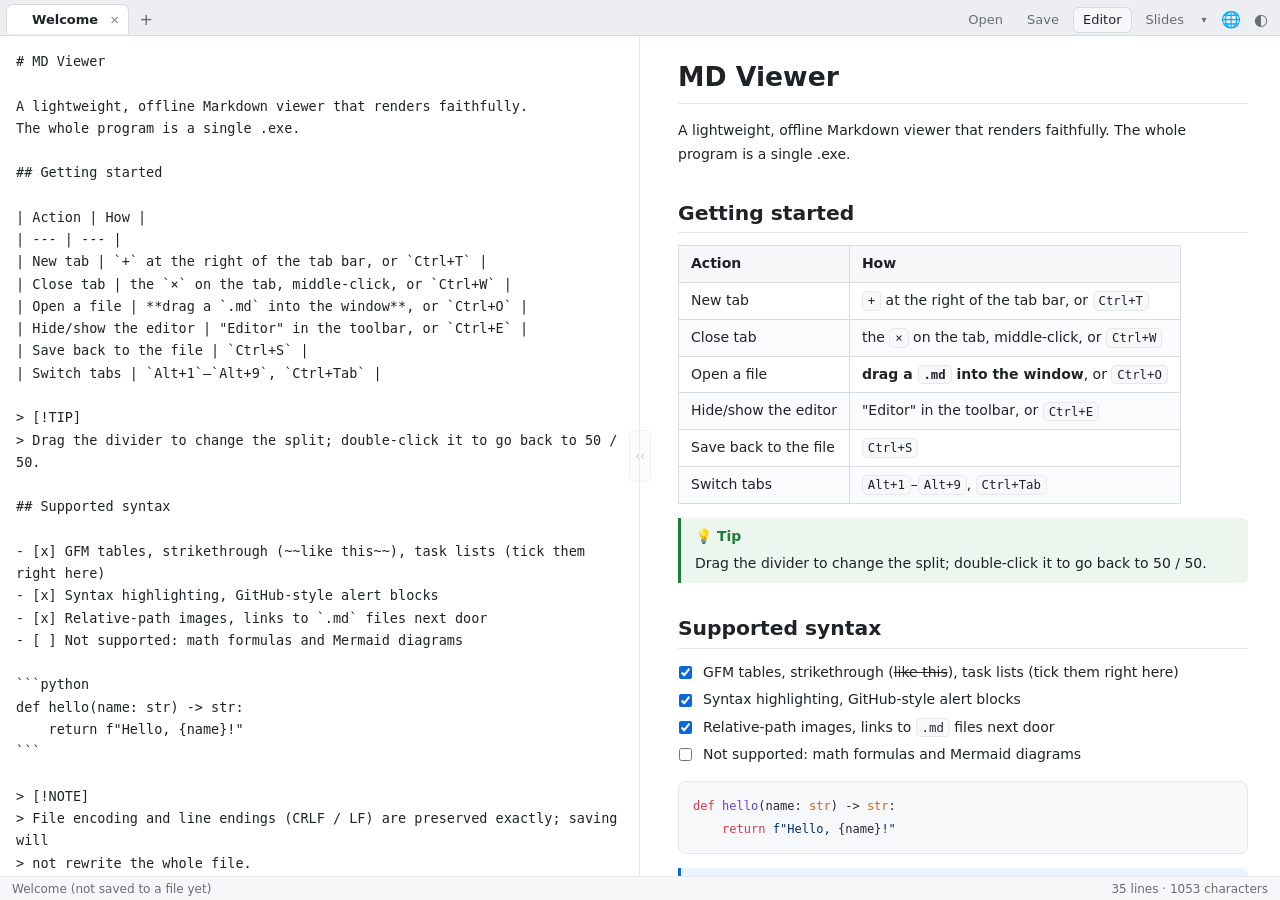
==== src/web/index.html @ 59a8b6a0 "Initial public release MD Viewer is a single-executable Markdown viewer/editor for Windows: WinForms" ====
<!DOCTYPE html>
<html lang="en" data-theme="auto">
<head>
<meta charset="utf-8">
<meta name="viewport" content="width=device-width, initial-scale=1">
<title>MD Viewer</title>
<link rel="stylesheet" href="style.css">
</head>
<body>

<!-- Visible strings carry data-i18n* attributes and are filled in by applyStaticText()
     in app.js; see the I18N table there. -->
<div id="tabbar">
  <div id="tabs"></div>
  <button id="new-tab" class="icon-btn" data-i18n-title="toolbar.newTab">+</button>
  <div class="spacer"></div>
  <button id="btn-open" class="tool-btn" data-i18n="toolbar.open" data-i18n-title="toolbar.openTitle"></button>
  <button id="btn-save" class="tool-btn" data-i18n="toolbar.save" data-i18n-title="toolbar.saveTitle"></button>
  <button id="btn-toggle-editor" class="tool-btn" data-i18n="toolbar.editor" data-i18n-title="toolbar.editorTitle"></button>
  <div id="slides-wrap">
    <button id="btn-slides" class="tool-btn" data-i18n="toolbar.slides" data-i18n-title="toolbar.slidesTitle"></button>
    <button id="btn-slides-more" class="tool-btn caret" data-i18n-title="toolbar.slidesMore">▾</button>
    <div id="slides-menu" hidden>
      <button class="menu-item" data-act="preview" type="button" data-i18n="menu.preview"></button>
      <button class="menu-item" data-act="export" type="button" data-i18n="menu.export"></button>
    </div>
  </div>
  <div id="lang-wrap">
    <button id="btn-lang" class="icon-btn" data-i18n-title="toolbar.lang">🌐</button>
    <div id="lang-menu" hidden></div>
  </div>
  <div id="theme-wrap">
    <button id="btn-theme" class="icon-btn" data-i18n-title="toolbar.theme">◐</button>
    <div id="theme-menu" hidden></div>
  </div>
</div>

<div id="panes"></div>

<div id="statusbar">
  <span id="st-name">—</span>
  <span class="spacer"></span>
  <span id="st-info"></span>
</div>

<input type="file" id="file-input" accept=".md,.markdown,.mdown,.mkd,.txt" multiple hidden>

<div id="ext-dialog" hidden>
  <div class="dialog-box" role="dialog" aria-modal="true" aria-labelledby="ext-title">
    <div class="dialog-title" id="ext-title" data-i18n="dialog.title"></div>
    <div class="dialog-body" id="ext-body"></div>
    <div class="dialog-warn" id="ext-warn" data-i18n="dialog.warn" hidden></div>
    <div class="dialog-actions">
      <button id="ext-keep" class="tool-btn" data-i18n="dialog.keep"></button>
      <button id="ext-reload" class="tool-btn primary" data-i18n="dialog.reload"></button>
    </div>
  </div>
</div>

<template id="pane-tpl">
  <div class="pane">
    <div class="editor-wrap">
      <textarea class="editor" spellcheck="false" data-i18n-placeholder="editor.placeholder"></textarea>
    </div>
    <div class="divider" data-i18n-title="divider.title"></div>
    <button class="editor-toggle" type="button"></button>
    <div class="preview-wrap">
      <article class="preview markdown-body"></article>
    </div>
    <div class="dropzone">
      <div class="dropzone-inner">
        <div class="dz-icon">⬇</div>
        <div class="dz-title" data-i18n="dropzone.title"></div>
        <div class="dz-sub"><span data-i18n="dropzone.subPre"></span><button class="dz-open" data-i18n="dropzone.button"></button><span data-i18n="dropzone.subPost"></span></div>
      </div>
    </div>
  </div>
</template>

<template id="slides-pane-tpl">
  <div class="pane pane-slides">
    <iframe class="slides-frame" data-i18n-title="toolbar.slides"></iframe>
  </div>
</template>

<script src="vendor/marked.min.js"></script>
<script src="vendor/purify.min.js"></script>
<script src="vendor/highlight.min.js"></script>
<script src="app.js"></script>
</body>
</html>
---- src/web/style.css ----
/* ---------- Theme variables ----------
   Every colour rule keys off data-skin: the resolved theme, never 'auto'.
   data-theme is the raw user choice (which may be 'auto') and is only used to tick
   the menu; data-dark serves the few rules that need light/dark (GFM alert colours).
   --hl-* are the syntax-highlighting token colours; see the block at the bottom. */
:root {
  --font-ui: "Segoe UI", "Microsoft JhengHei UI", "Noto Sans TC", system-ui, sans-serif;
  --font-mono: "Cascadia Mono", Consolas, "SF Mono", "Noto Sans Mono CJK TC", monospace;
}

/* GitHub Light (default) */
:root, :root[data-skin="github-light"] {
  --bg: #ffffff;
  --bg-alt: #f6f7f9;
  --bg-tab: #eceef1;
  --border: #d7dae0;
  --border-soft: #e6e8ec;
  --fg: #1f2328;
  --fg-dim: #656d76;
  --accent: #0969da;
  --danger: #cf222e;
  --code-bg: #f6f8fa;
  --mark: #fff8c5;

  --hl-fg: #24292e;
  --hl-keyword: #d73a49;
  --hl-title: #6f42c1;
  --hl-attr: #005cc5;
  --hl-string: #032f62;
  --hl-builtin: #e36209;
  --hl-comment: #6a737d;
  --hl-name: #22863a;
  --hl-section: #005cc5;
  --hl-bullet: #735c0f;
  --hl-add: #22863a;   --hl-add-bg: #f0fff4;
  --hl-del: #b31d28;   --hl-del-bg: #ffeef0;
}

/* GitHub Dark */
:root[data-skin="github-dark"] {
  --bg: #0d1117;
  --bg-alt: #161b22;
  --bg-tab: #10161e;
  --border: #30363d;
  --border-soft: #21262d;
  --fg: #e6edf3;
  --fg-dim: #8b949e;
  --accent: #4493f8;
  --danger: #f85149;
  --code-bg: #161b22;
  --mark: #4a3f00;

  --hl-fg: #c9d1d9;
  --hl-keyword: #ff7b72;
  --hl-title: #d2a8ff;
  --hl-attr: #79c0ff;
  --hl-string: #a5d6ff;
  --hl-builtin: #ffa657;
  --hl-comment: #8b949e;
  --hl-name: #7ee787;
  --hl-section: #1f6feb;
  --hl-bullet: #f2cc60;
  --hl-add: #aff5b4;   --hl-add-bg: #033a16;
  --hl-del: #ffdcd7;   --hl-del-bg: #67060c;
}

/* Solarized Light (Ethan Schoonover's palette) */
:root[data-skin="solarized-light"] {
  --bg: #fdf6e3;
  --bg-alt: #eee8d5;
  --bg-tab: #e6dfc8;
  --border: #ddd6c1;
  --border-soft: #eae3cf;
  --fg: #586e75;
  --fg-dim: #93a1a1;
  --accent: #268bd2;
  --danger: #dc322f;
  --code-bg: #eee8d5;
  --mark: #f2e6b0;

  --hl-fg: #657b83;
  --hl-keyword: #859900;
  --hl-title: #268bd2;
  --hl-attr: #b58900;
  --hl-string: #2aa198;
  --hl-builtin: #dc322f;
  --hl-comment: #93a1a1;
  --hl-name: #268bd2;
  --hl-section: #268bd2;
  --hl-bullet: #cb4b16;
  --hl-add: #859900;   --hl-add-bg: #eaeed3;
  --hl-del: #dc322f;   --hl-del-bg: #f7e0da;
}

/* Solarized Dark */
:root[data-skin="solarized-dark"] {
  --bg: #002b36;
  --bg-alt: #073642;
  --bg-tab: #00212b;
  --border: #17505d;
  --border-soft: #0b3e4b;
  --fg: #93a1a1;
  --fg-dim: #657b83;
  --accent: #268bd2;
  --danger: #dc322f;
  --code-bg: #073642;
  --mark: #5a5320;

  --hl-fg: #93a1a1;
  --hl-keyword: #859900;
  --hl-title: #268bd2;
  --hl-attr: #b58900;
  --hl-string: #2aa198;
  --hl-builtin: #dc322f;
  --hl-comment: #586e75;
  --hl-name: #268bd2;
  --hl-section: #268bd2;
  --hl-bullet: #cb4b16;
  --hl-add: #859900;   --hl-add-bg: #0a3b2a;
  --hl-del: #dc322f;   --hl-del-bg: #45161a;
}

/* Nord (nord0-nord15) */
:root[data-skin="nord"] {
  --bg: #2e3440;
  --bg-alt: #3b4252;
  --bg-tab: #272c36;
  --border: #4c566a;
  --border-soft: #3b4252;
  --fg: #e5e9f0;
  --fg-dim: #9aa4b8;
  --accent: #88c0d0;
  --danger: #bf616a;
  --code-bg: #3b4252;
  --mark: #5a5333;

  --hl-fg: #d8dee9;
  --hl-keyword: #81a1c1;
  --hl-title: #88c0d0;
  --hl-attr: #b48ead;
  --hl-string: #a3be8c;
  --hl-builtin: #8fbcbb;
  --hl-comment: #616e88;
  --hl-name: #88c0d0;
  --hl-section: #88c0d0;
  --hl-bullet: #d08770;
  --hl-add: #a3be8c;   --hl-add-bg: #33402f;
  --hl-del: #bf616a;   --hl-del-bg: #42292d;
}

/* Dracula */
:root[data-skin="dracula"] {
  --bg: #282a36;
  --bg-alt: #343746;
  --bg-tab: #21222c;
  --border: #44475a;
  --border-soft: #343746;
  --fg: #f8f8f2;
  --fg-dim: #a0a6c4;
  --accent: #bd93f9;
  --danger: #ff5555;
  --code-bg: #21222c;
  --mark: #5f5d2c;

  --hl-fg: #f8f8f2;
  --hl-keyword: #ff79c6;
  --hl-title: #50fa7b;
  --hl-attr: #bd93f9;
  --hl-string: #f1fa8c;
  --hl-builtin: #8be9fd;
  --hl-comment: #6272a4;
  --hl-name: #ff79c6;
  --hl-section: #50fa7b;
  --hl-bullet: #ffb86c;
  --hl-add: #50fa7b;   --hl-add-bg: #2c3d31;
  --hl-del: #ff5555;   --hl-del-bg: #40282c;
}

/* One Dark (Atom) */
:root[data-skin="one-dark"] {
  --bg: #282c34;
  --bg-alt: #2f343f;
  --bg-tab: #21252b;
  --border: #3e4451;
  --border-soft: #2f343f;
  --fg: #d7dae0;
  --fg-dim: #8b92a2;
  --accent: #61afef;
  --danger: #e06c75;
  --code-bg: #21252b;
  --mark: #5b5326;

  --hl-fg: #abb2bf;
  --hl-keyword: #c678dd;
  --hl-title: #61afef;
  --hl-attr: #d19a66;
  --hl-string: #98c379;
  --hl-builtin: #e6c07b;
  --hl-comment: #5c6370;
  --hl-name: #e06c75;
  --hl-section: #61afef;
  --hl-bullet: #d19a66;
  --hl-add: #98c379;   --hl-add-bg: #2c3a2e;
  --hl-del: #e06c75;   --hl-del-bg: #3d2b2e;
}

/* Gruvbox Dark (morhetz) */
:root[data-skin="gruvbox-dark"] {
  --bg: #282828;
  --bg-alt: #3c3836;
  --bg-tab: #1d2021;
  --border: #504945;
  --border-soft: #3c3836;
  --fg: #ebdbb2;
  --fg-dim: #a89984;
  --accent: #83a598;
  --danger: #fb4934;
  --code-bg: #1d2021;
  --mark: #665c1e;

  --hl-fg: #ebdbb2;
  --hl-keyword: #fb4934;
  --hl-title: #fabd2f;
  --hl-attr: #d3869b;
  --hl-string: #b8bb26;
  --hl-builtin: #fe8019;
  --hl-comment: #928374;
  --hl-name: #8ec07c;
  --hl-section: #fabd2f;
  --hl-bullet: #fe8019;
  --hl-add: #b8bb26;   --hl-add-bg: #34381b;
  --hl-del: #fb4934;   --hl-del-bg: #42201d;
}

* { box-sizing: border-box; }
html, body { height: 100%; }
body {
  margin: 0;
  display: flex;
  flex-direction: column;
  font-family: var(--font-ui);
  font-size: 14px;
  color: var(--fg);
  background: var(--bg);
  overflow: hidden;
}
.spacer { flex: 1 1 auto; }

/* ---------- Tab bar ---------- */
#tabbar {
  display: flex;
  align-items: stretch;
  gap: 4px;
  padding: 4px 6px 0;
  background: var(--bg-tab);
  border-bottom: 1px solid var(--border);
  flex: 0 0 auto;
  min-height: 36px;
}
#tabs {
  display: flex;
  align-items: stretch;
  gap: 2px;
  overflow-x: auto;
  scrollbar-width: none;
  max-width: calc(100% - 348px);   /* leave room for the toolbar, including the slides caret */
}
#tabs::-webkit-scrollbar { height: 0; }

.tab {
  display: flex;
  align-items: center;
  gap: 6px;
  padding: 0 6px 0 12px;
  height: 30px;
  max-width: 220px;
  border: 1px solid transparent;
  border-bottom: none;
  border-radius: 7px 7px 0 0;
  background: transparent;
  color: var(--fg-dim);
  cursor: pointer;
  user-select: none;
  white-space: nowrap;
  font-size: 13px;
}
.tab:hover { background: color-mix(in srgb, var(--bg) 55%, transparent); }
.tab.active {
  background: var(--bg);
  border-color: var(--border);
  color: var(--fg);
  font-weight: 600;
}
.tab .title {
  overflow: hidden;
  text-overflow: ellipsis;
  max-width: 160px;
}
.tab.kind-slides .title::before { content: '▷ '; color: var(--accent); }
.tab .dot {
  width: 7px; height: 7px; border-radius: 50%;
  background: var(--accent);
  flex: 0 0 auto;
  visibility: hidden;
}
.tab.dirty .dot { visibility: visible; }
.tab .close {
  border: 0;
  background: transparent;
  color: inherit;
  font-size: 15px;
  line-height: 1;
  width: 18px; height: 18px;
  border-radius: 4px;
  cursor: pointer;
  flex: 0 0 auto;
  opacity: .55;
}
.tab .close:hover { background: color-mix(in srgb, var(--danger) 22%, transparent); color: var(--danger); opacity: 1; }
.tab.drop-target { outline: 2px dashed var(--accent); outline-offset: -2px; }

/* ---------- Buttons ---------- */
.icon-btn, .tool-btn {
  align-self: center;
  border: 1px solid transparent;
  background: transparent;
  color: var(--fg-dim);
  border-radius: 6px;
  cursor: pointer;
  font-family: inherit;
  font-size: 13px;
  padding: 4px 9px;
  height: 26px;
}
.icon-btn { width: 26px; padding: 0; font-size: 16px; line-height: 1; }
.icon-btn:hover, .tool-btn:hover { background: var(--bg-alt); border-color: var(--border); color: var(--fg); }
.tool-btn.on { background: var(--bg-alt); border-color: var(--border); color: var(--fg); }

/* ---------- Panes ---------- */
#panes { flex: 1 1 auto; position: relative; overflow: hidden; }
.pane {
  position: absolute;
  inset: 0;
  display: flex;
  background: var(--bg);
}
.pane[hidden] { display: none; }

.editor-wrap {
  flex: 0 0 auto;
  width: 50%;
  min-width: 0;
  display: flex;
  border-right: 1px solid var(--border-soft);
}
.pane.no-editor .editor-wrap,
.pane.no-editor .divider { display: none; }
.pane.no-preview .preview-wrap { display: none; }
.pane.no-preview .editor-wrap { flex: 1 1 auto; width: auto !important; border-right: 0; }
.pane.no-preview .divider { display: none; }

/* Slide tabs hand the whole pane to an iframe running exactly the runtime the export ships */
.pane-slides { display: block; }
.slides-frame {
  display: block;
  width: 100%;
  height: 100%;
  border: 0;
  background: var(--bg);
}

.editor {
  flex: 1 1 auto;
  width: 100%;
  border: 0;
  outline: none;
  resize: none;
  padding: 14px 16px;
  background: var(--bg);
  color: var(--fg);
  font-family: var(--font-mono);
  font-size: 13.5px;
  line-height: 1.65;
  tab-size: 4;
  white-space: pre-wrap;
  overflow-wrap: break-word;
}

.divider {
  flex: 0 0 6px;
  cursor: col-resize;
  background: transparent;
  position: relative;
}
.divider::after {
  content: "";
  position: absolute;
  inset: 0 2px;
  background: transparent;
}
.divider:hover::after, .divider.dragging::after { background: var(--accent); }

.preview-wrap {
  flex: 1 1 auto;
  min-width: 0;
  overflow: auto;
  background: var(--bg);
}
.preview {
  max-width: 900px;
  margin: 0 auto;
  padding: 24px 32px 96px;
}

/* ---------- Floating editor-collapse button ---------- */
.editor-toggle {
  position: absolute;
  top: 50%;
  transform: translateY(-50%);
  z-index: 6;
  width: 22px;
  height: 52px;
  padding: 0;
  border: 1px solid var(--border);
  border-radius: 6px;
  background: var(--bg-alt);
  color: var(--fg-dim);
  font-family: var(--font-ui);
  font-size: 12px;
  line-height: 1;
  cursor: pointer;
  opacity: .38;
  transition: opacity .15s, background .15s, color .15s;
}
.pane:hover .editor-toggle { opacity: .8; }
.editor-toggle:hover {
  opacity: 1;
  background: var(--bg);
  color: var(--accent);
  border-color: var(--accent);
}
.pane.no-editor .editor-toggle { border-left-color: transparent; border-radius: 0 6px 6px 0; }

/* ---------- Drop zone ---------- */
/* On a blank tab this covers only the preview side (left is set by applyRatio) so the
   editor stays clickable and typable; the full-pane highlight returns while dragging. */
.dropzone {
  position: absolute;
  inset: 0;
  left: 0;
  display: none;
  align-items: center;
  justify-content: center;
  background: var(--bg);
  z-index: 5;
}
.pane.empty .dropzone { display: flex; }
.pane.dragover .dropzone {
  display: flex;
  left: 0 !important;
  background: color-mix(in srgb, var(--accent) 10%, var(--bg));
}
.dropzone-inner {
  text-align: center;
  color: var(--fg-dim);
  border: 2px dashed var(--border);
  border-radius: 14px;
  padding: 42px 60px;
  max-width: calc(100% - 32px);
  pointer-events: auto;
}
.pane.dragover .dropzone-inner { border-color: var(--accent); color: var(--accent); }
.dz-icon { font-size: 34px; opacity: .6; }
.dz-title { font-size: 15px; margin-top: 8px; color: var(--fg); }
.dz-sub { margin-top: 6px; font-size: 13px; }
.dz-open {
  border: 1px solid var(--border);
  background: var(--bg-alt);
  color: var(--fg);
  border-radius: 6px;
  padding: 3px 10px;
  cursor: pointer;
  font-family: inherit;
  font-size: 13px;
}
.dz-open:hover { border-color: var(--accent); color: var(--accent); }

/* ---------- Dropdown menus (theme / language / slides share one look) ---------- */
#theme-wrap, #lang-wrap, #slides-wrap { position: relative; display: flex; }
#theme-menu, #lang-menu, #slides-menu {
  position: absolute;
  top: calc(100% + 6px);
  right: 0;
  z-index: 40;
  min-width: 178px;
  padding: 4px;
  background: var(--bg-alt);
  border: 1px solid var(--border);
  border-radius: 10px;
  box-shadow: 0 12px 32px rgba(0, 0, 0, .35);
}
#theme-menu[hidden], #lang-menu[hidden], #slides-menu[hidden] { display: none; }
#lang-menu { min-width: 148px; }
.theme-item, .lang-item, .menu-item {
  display: flex;
  align-items: center;
  gap: 8px;
  width: 100%;
  padding: 6px 8px;
  border: 0;
  border-radius: 6px;
  background: none;
  color: var(--fg);
  font-family: inherit;
  font-size: 13px;
  text-align: left;
  cursor: pointer;
}
.theme-item:hover, .lang-item:hover, .menu-item:hover { background: color-mix(in srgb, var(--accent) 14%, transparent); }
.theme-item .sw {
  flex: 0 0 auto;
  width: 14px;
  height: 14px;
  border-radius: 4px;
  border: 1px solid var(--border);
  /* Background on the left half, accent on the right: the theme's mood at a glance. */
  background: linear-gradient(135deg, var(--sw-bg) 0 50%, var(--sw-accent) 50% 100%);
}
.theme-item .name, .lang-item .name { flex: 1 1 auto; }
.theme-item .tick, .lang-item .tick { flex: 0 0 auto; color: var(--accent); visibility: hidden; }
.theme-item.on .tick, .lang-item.on .tick { visibility: visible; }
.theme-item.on .name, .lang-item.on .name { font-weight: 600; }
.theme-sep { height: 1px; margin: 4px 6px; background: var(--border-soft); }

/* The main button and the ▾ sit flush against each other. */
#slides-wrap { gap: 0; }
#btn-slides-more { width: 20px; padding: 0; font-size: 10px; }
#slides-wrap:hover .tool-btn { border-color: var(--border); color: var(--fg); }
#btn-slides-more.on { background: var(--bg-alt); border-color: var(--border); color: var(--fg); }

/* ---------- Dialog (file changed on disk) ---------- */
/* Deliberately not the native confirm(): it blocks the whole WebView synchronously, which stops automated tests dead. */
#ext-dialog {
  position: fixed;
  inset: 0;
  z-index: 50;
  display: flex;
  align-items: center;
  justify-content: center;
  background: rgba(0, 0, 0, .45);
}
#ext-dialog[hidden] { display: none; }
.dialog-box {
  width: min(440px, calc(100vw - 48px));
  background: var(--bg-alt);
  border: 1px solid var(--border);
  border-radius: 12px;
  padding: 20px 22px 16px;
  box-shadow: 0 18px 48px rgba(0, 0, 0, .45);
}
.dialog-title { font-size: 15px; font-weight: 600; color: var(--fg); }
.dialog-body {
  margin-top: 10px;
  font-size: 13px;
  line-height: 1.7;
  color: var(--fg-dim);
  word-break: break-all;
}
.dialog-warn {
  margin-top: 10px;
  font-size: 12.5px;
  line-height: 1.6;
  color: var(--danger);
}
.dialog-warn[hidden] { display: none; }
.dialog-actions {
  margin-top: 18px;
  display: flex;
  justify-content: flex-end;
  gap: 8px;
}
.dialog-actions .tool-btn { height: 28px; padding: 0 12px; }
.tool-btn.primary {
  background: var(--accent);
  border-color: var(--accent);
  color: #fff;
}
.tool-btn.primary:hover { background: var(--accent); border-color: var(--accent); color: #fff; filter: brightness(1.1); }

/* ---------- Status bar ---------- */
#statusbar {
  flex: 0 0 auto;
  display: flex;
  align-items: center;
  gap: 12px;
  height: 24px;
  padding: 0 12px;
  font-size: 12px;
  color: var(--fg-dim);
  background: var(--bg-alt);
  border-top: 1px solid var(--border-soft);
}

/* ---------- Markdown styles ---------- */
.markdown-body { line-height: 1.7; word-wrap: break-word; }
.markdown-body > *:first-child { margin-top: 0; }
.markdown-body h1, .markdown-body h2, .markdown-body h3,
.markdown-body h4, .markdown-body h5, .markdown-body h6 {
  margin: 1.6em 0 .6em;
  font-weight: 600;
  line-height: 1.3;
}
.markdown-body h1 { font-size: 1.9em; padding-bottom: .3em; border-bottom: 1px solid var(--border-soft); }
.markdown-body h2 { font-size: 1.45em; padding-bottom: .3em; border-bottom: 1px solid var(--border-soft); }
.markdown-body h3 { font-size: 1.2em; }
.markdown-body h4 { font-size: 1.05em; }
.markdown-body h5 { font-size: .95em; }
.markdown-body h6 { font-size: .9em; color: var(--fg-dim); }
.markdown-body p, .markdown-body ul, .markdown-body ol,
.markdown-body blockquote, .markdown-body table, .markdown-body pre { margin: 0 0 1em; }
.markdown-body ul, .markdown-body ol { padding-left: 1.9em; }
.markdown-body li + li { margin-top: .25em; }
.markdown-body li > ul, .markdown-body li > ol { margin: .25em 0; }
.markdown-body ul.contains-task-list { padding-left: 1.4em; }
.markdown-body li.task-list-item { list-style: none; }
.markdown-body li.task-list-item > input[type="checkbox"] {
  margin: 0 .5em 0 -1.4em;
  vertical-align: middle;
  cursor: pointer;
  accent-color: var(--accent);
}
.markdown-body a { color: var(--accent); text-decoration: none; }
.markdown-body a:hover { text-decoration: underline; }
.markdown-body strong { font-weight: 650; }
.markdown-body blockquote {
  padding: .2em 1em;
  color: var(--fg-dim);
  border-left: 3px solid var(--border);
}
.markdown-body blockquote > :last-child { margin-bottom: 0; }
.markdown-body hr { height: 1px; border: 0; background: var(--border); margin: 1.8em 0; }
.markdown-body code {
  font-family: var(--font-mono);
  font-size: .88em;
  background: var(--code-bg);
  border: 1px solid var(--border-soft);
  border-radius: 5px;
  padding: .15em .4em;
}
.markdown-body pre {
  background: var(--code-bg);
  border: 1px solid var(--border-soft);
  border-radius: 8px;
  padding: 12px 14px;
  overflow-x: auto;
}
.markdown-body pre code {
  background: none;
  border: 0;
  padding: 0;
  font-size: .86em;
  line-height: 1.55;
  white-space: pre;
}
.markdown-body table {
  border-collapse: collapse;
  display: block;
  overflow-x: auto;
  max-width: 100%;
}
.markdown-body th, .markdown-body td {
  border: 1px solid var(--border);
  padding: 6px 12px;
}
.markdown-body th { background: var(--bg-alt); font-weight: 600; text-align: left; }
.markdown-body th[align="center"], .markdown-body td[align="center"] { text-align: center; }
.markdown-body th[align="right"], .markdown-body td[align="right"] { text-align: right; }
.markdown-body tbody tr:nth-child(2n) { background: color-mix(in srgb, var(--bg-alt) 55%, transparent); }
.markdown-body img { max-width: 100%; }
.markdown-body img.broken-img {
  padding: 4px 8px; border: 1px dashed var(--border);
  border-radius: 6px; color: var(--fg-dim); font-size: 12px;
}
.markdown-body kbd {
  font-family: var(--font-mono); font-size: .8em;
  border: 1px solid var(--border); border-bottom-width: 2px;
  border-radius: 5px; padding: .1em .45em; background: var(--bg-alt);
}
.markdown-body mark { background: var(--mark); color: inherit; }

/* GFM alerts: > [!NOTE] and friends */
.markdown-body .md-alert {
  border-left: 3px solid var(--alert-color, var(--accent));
  color: var(--fg);
  padding: .5em 1em;
  border-radius: 0 6px 6px 0;
  background: color-mix(in srgb, var(--alert-color, var(--accent)) 8%, transparent);
}
.markdown-body .md-alert .md-alert-title {
  font-weight: 650;
  color: var(--alert-color, var(--accent));
  margin-bottom: .25em;
  display: flex; align-items: center; gap: .4em;
}
.md-alert[data-kind="NOTE"]      { --alert-color: #0969da; }
.md-alert[data-kind="TIP"]       { --alert-color: #1a7f37; }
.md-alert[data-kind="IMPORTANT"] { --alert-color: #8250df; }
.md-alert[data-kind="WARNING"]   { --alert-color: #9a6700; }
.md-alert[data-kind="CAUTION"]   { --alert-color: #cf222e; }
/* Dark themes share one brighter alert palette; defining 5 kinds x 8 themes would not scale. */
:root[data-dark="1"] .md-alert[data-kind="NOTE"]      { --alert-color: #4493f8; }
:root[data-dark="1"] .md-alert[data-kind="TIP"]       { --alert-color: #3fb950; }
:root[data-dark="1"] .md-alert[data-kind="IMPORTANT"] { --alert-color: #ab7df8; }
:root[data-dark="1"] .md-alert[data-kind="WARNING"]   { --alert-color: #d29922; }
:root[data-dark="1"] .md-alert[data-kind="CAUTION"]   { --alert-color: #f85149; }

/* ---------- Syntax highlighting ----------
   This used to be vendor's hljs-light/dark stylesheets toggled with <link disabled>,
   which does not scale past two themes. Their token groups were identical apart from
   the colours, so they were merged into this one ruleset driven by --hl-* variables.
   Note: colours only. Layout (padding / display) belongs to .markdown-body pre code
   above; the two have equal specificity and order decides, so duplicating it here
   starts a fight. */
.hljs, .hljs-subst { color: var(--hl-fg); }
.hljs-doctag, .hljs-keyword, .hljs-meta .hljs-keyword, .hljs-template-tag,
.hljs-template-variable, .hljs-type, .hljs-variable.language_ { color: var(--hl-keyword); }
.hljs-title, .hljs-title.class_, .hljs-title.class_.inherited__,
.hljs-title.function_ { color: var(--hl-title); }
.hljs-attr, .hljs-attribute, .hljs-literal, .hljs-meta, .hljs-number, .hljs-operator,
.hljs-selector-attr, .hljs-selector-class, .hljs-selector-id, .hljs-variable { color: var(--hl-attr); }
.hljs-meta .hljs-string, .hljs-regexp, .hljs-string { color: var(--hl-string); }
.hljs-built_in, .hljs-symbol { color: var(--hl-builtin); }
.hljs-code, .hljs-comment, .hljs-formula { color: var(--hl-comment); }
.hljs-name, .hljs-quote, .hljs-selector-pseudo, .hljs-selector-tag { color: var(--hl-name); }
.hljs-section { color: var(--hl-section); font-weight: 700; }
.hljs-bullet { color: var(--hl-bullet); }
.hljs-emphasis { color: var(--hl-fg); font-style: italic; }
.hljs-strong { color: var(--hl-fg); font-weight: 700; }
.hljs-addition { color: var(--hl-add); background-color: var(--hl-add-bg); }
.hljs-deletion { color: var(--hl-del); background-color: var(--hl-del-bg); }

/* Scrollbars */
* { scrollbar-width: thin; scrollbar-color: var(--border) transparent; }
::-webkit-scrollbar { width: 10px; height: 10px; }
::-webkit-scrollbar-thumb { background: var(--border); border-radius: 6px; }
::-webkit-scrollbar-track { background: transparent; }

/* Print */
@media print {
  #tabbar, #statusbar, .editor-wrap, .divider, #ext-dialog { display: none !important; }
  .pane[hidden] { display: none !important; }
  .preview-wrap { overflow: visible; }
  body { overflow: visible; height: auto; }
}
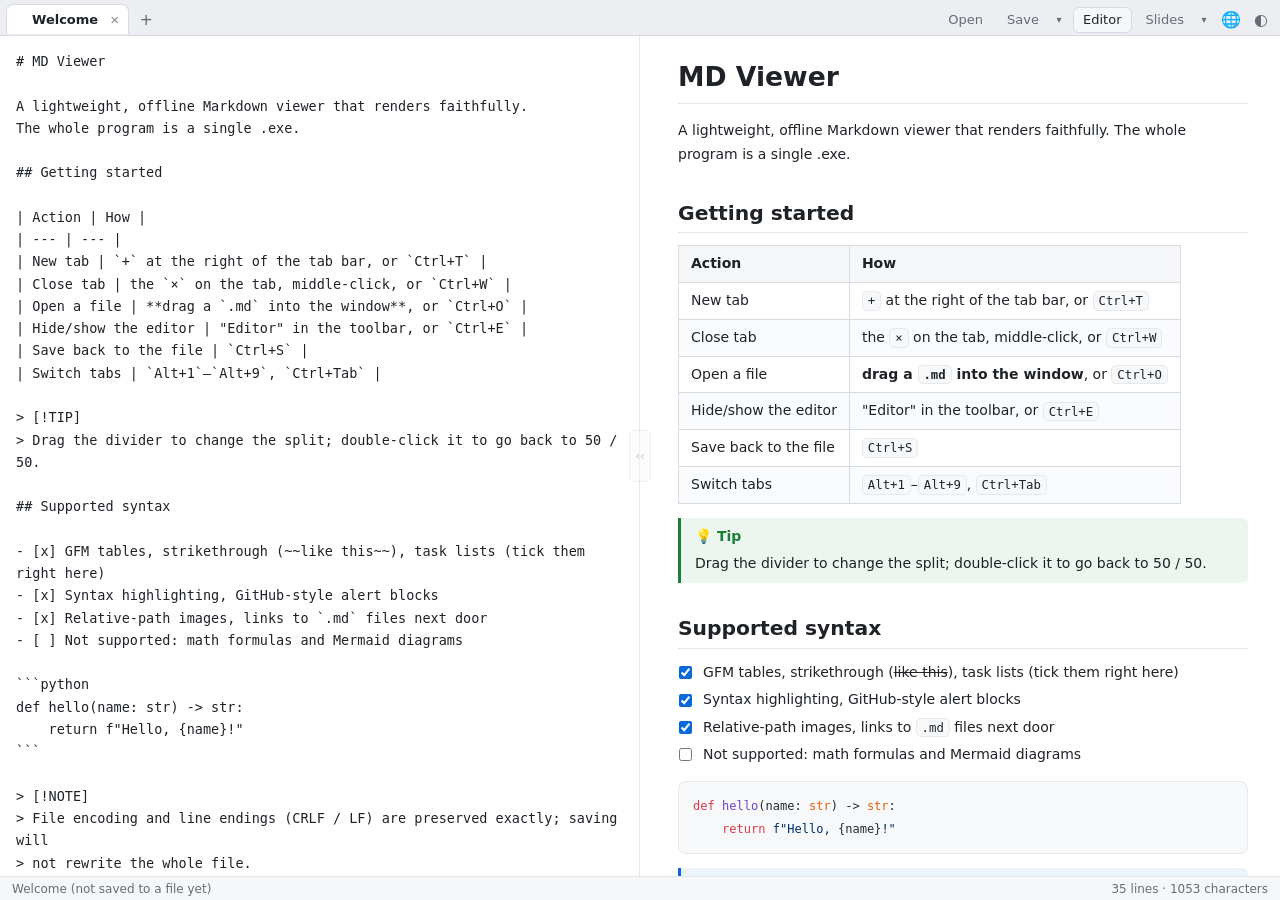
==== commit 82d8259e: "Add "Save as HTML" and "Save as PDF" A document could only leave the app as a slide deck. Both new i" ====
--- a/src/web/index.html
+++ b/src/web/index.html
@@ -15,7 +15,14 @@
   <button id="new-tab" class="icon-btn" data-i18n-title="toolbar.newTab">+</button>
   <div class="spacer"></div>
   <button id="btn-open" class="tool-btn" data-i18n="toolbar.open" data-i18n-title="toolbar.openTitle"></button>
-  <button id="btn-save" class="tool-btn" data-i18n="toolbar.save" data-i18n-title="toolbar.saveTitle"></button>
+  <div id="save-wrap">
+    <button id="btn-save" class="tool-btn" data-i18n="toolbar.save" data-i18n-title="toolbar.saveTitle"></button>
+    <button id="btn-save-more" class="tool-btn caret" data-i18n-title="toolbar.saveMore">▾</button>
+    <div id="save-menu" hidden>
+      <button class="menu-item" data-act="html" type="button" data-i18n="menu.saveHtml"></button>
+      <button class="menu-item" data-act="pdf" type="button" data-i18n="menu.savePdf"></button>
+    </div>
+  </div>
   <button id="btn-toggle-editor" class="tool-btn" data-i18n="toolbar.editor" data-i18n-title="toolbar.editorTitle"></button>
   <div id="slides-wrap">
     <button id="btn-slides" class="tool-btn" data-i18n="toolbar.slides" data-i18n-title="toolbar.slidesTitle"></button>
--- a/src/web/style.css
+++ b/src/web/style.css
@@ -263,7 +263,7 @@
   gap: 2px;
   overflow-x: auto;
   scrollbar-width: none;
-  max-width: calc(100% - 348px);   /* leave room for the toolbar, including the slides caret */
+  max-width: calc(100% - 372px);   /* leave room for the toolbar, including the save caret */
 }
 #tabs::-webkit-scrollbar { height: 0; }
 
@@ -485,9 +485,9 @@
 }
 .dz-open:hover { border-color: var(--accent); color: var(--accent); }
 
-/* ---------- Dropdown menus (theme / language / slides share one look) ---------- */
-#theme-wrap, #lang-wrap, #slides-wrap { position: relative; display: flex; }
-#theme-menu, #lang-menu, #slides-menu {
+/* ---------- Dropdown menus (theme / language / slides / save share one look) ---------- */
+#theme-wrap, #lang-wrap, #slides-wrap, #save-wrap { position: relative; display: flex; }
+#theme-menu, #lang-menu, #slides-menu, #save-menu {
   position: absolute;
   top: calc(100% + 6px);
   right: 0;
@@ -499,7 +499,7 @@
   border-radius: 10px;
   box-shadow: 0 12px 32px rgba(0, 0, 0, .35);
 }
-#theme-menu[hidden], #lang-menu[hidden], #slides-menu[hidden] { display: none; }
+#theme-menu[hidden], #lang-menu[hidden], #slides-menu[hidden], #save-menu[hidden] { display: none; }
 #lang-menu { min-width: 148px; }
 .theme-item, .lang-item, .menu-item {
   display: flex;
@@ -532,11 +532,11 @@
 .theme-item.on .name, .lang-item.on .name { font-weight: 600; }
 .theme-sep { height: 1px; margin: 4px 6px; background: var(--border-soft); }
 
-/* The main button and the ▾ sit flush against each other. */
-#slides-wrap { gap: 0; }
-#btn-slides-more { width: 20px; padding: 0; font-size: 10px; }
-#slides-wrap:hover .tool-btn { border-color: var(--border); color: var(--fg); }
-#btn-slides-more.on { background: var(--bg-alt); border-color: var(--border); color: var(--fg); }
+/* The main button and the ▾ sit flush against each other. (The open state is just
+   .tool-btn.on, defined with the buttons above.) */
+#slides-wrap, #save-wrap { gap: 0; }
+.tool-btn.caret { width: 20px; padding: 0; font-size: 10px; }
+#slides-wrap:hover .tool-btn, #save-wrap:hover .tool-btn { border-color: var(--border); color: var(--fg); }
 
 /* ---------- Dialog (file changed on disk) ---------- */
 /* Deliberately not the native confirm(): it blocks the whole WebView synchronously, which stops automated tests dead. */
@@ -745,10 +745,22 @@
 ::-webkit-scrollbar-thumb { background: var(--border); border-radius: 6px; }
 ::-webkit-scrollbar-track { background: transparent; }
 
-/* Print */
+/* Print — and, through PrintToPdfAsync, "Save as PDF" too.
+   The panes are laid out as absolutely-positioned, overflow-hidden boxes filling the
+   window, which on paper clips everything to the first page. Undo that whole stack here
+   so the document simply flows; app.js drops data-skin for the duration, so the colours
+   are always the light palette. */
 @media print {
-  #tabbar, #statusbar, .editor-wrap, .divider, #ext-dialog { display: none !important; }
+  #tabbar, #statusbar, .editor-wrap, .divider, .editor-toggle, .dropzone,
+  #ext-dialog { display: none !important; }
+  html, body { height: auto; overflow: visible; }
+  body { display: block; }
+  #panes { position: static; overflow: visible; }
+  .pane { position: static; display: block; }
   .pane[hidden] { display: none !important; }
   .preview-wrap { overflow: visible; }
-  body { overflow: visible; height: auto; }
-}
+  .preview { max-width: none; padding: 0; }
+  .markdown-body pre, .markdown-body table,
+  .markdown-body img, .markdown-body blockquote { break-inside: avoid; }
+  .markdown-body h1, .markdown-body h2, .markdown-body h3 { break-after: avoid; }
+}
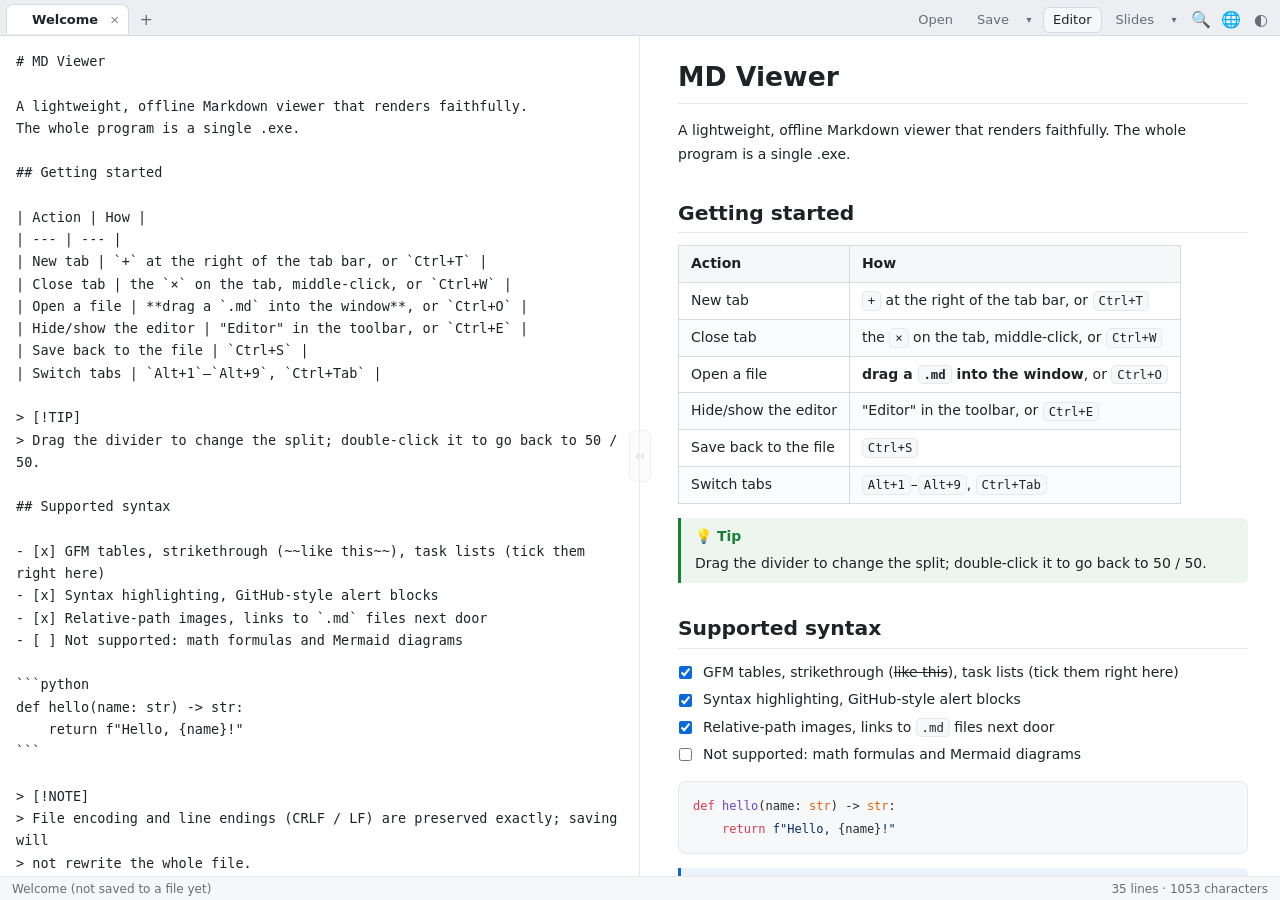
==== commit 3b05bd01: "Add find and replace There was no search at all: AreBrowserAcceleratorKeysEnabled is off, which take" ====
--- a/src/web/index.html
+++ b/src/web/index.html
@@ -32,6 +32,7 @@
       <button class="menu-item" data-act="export" type="button" data-i18n="menu.export"></button>
     </div>
   </div>
+  <button id="btn-find" class="icon-btn" data-i18n-title="toolbar.find">🔍</button>
   <div id="lang-wrap">
     <button id="btn-lang" class="icon-btn" data-i18n-title="toolbar.lang">🌐</button>
     <div id="lang-menu" hidden></div>
@@ -42,7 +43,32 @@
   </div>
 </div>
 
-<div id="panes"></div>
+<div id="panes">
+  <!-- One find bar for the whole window, acting on the active tab — the way a browser does
+       it. Preview matches are drawn with the CSS Custom Highlight API, so nothing in the
+       rendered DOM is touched; source matches are painted on the editor's mirror layer. -->
+  <div id="findbar" hidden>
+    <div class="find-row">
+      <input id="find-input" type="text" spellcheck="false" data-i18n-placeholder="find.placeholder">
+      <span id="find-count"></span>
+      <button id="find-prev" class="icon-btn" type="button" data-i18n-title="find.prev">∧</button>
+      <button id="find-next" class="icon-btn" type="button" data-i18n-title="find.next">∨</button>
+      <button id="find-close" class="icon-btn" type="button" data-i18n-title="find.close">✕</button>
+    </div>
+    <div class="find-row">
+      <div id="find-scope">
+        <button class="seg" type="button" data-scope="source" data-i18n="find.source"></button>
+        <button class="seg" type="button" data-scope="preview" data-i18n="find.preview"></button>
+      </div>
+      <button id="find-case" class="tool-btn" type="button" data-i18n-title="find.case">Aa</button>
+    </div>
+    <div class="find-row" id="find-replace-row" hidden>
+      <input id="replace-input" type="text" spellcheck="false" data-i18n-placeholder="find.replacePlaceholder">
+      <button id="replace-one" class="tool-btn" type="button" data-i18n="find.replaceOne"></button>
+      <button id="replace-all" class="tool-btn" type="button" data-i18n="find.replaceAll"></button>
+    </div>
+  </div>
+</div>
 
 <div id="statusbar">
   <span id="st-name">—</span>
@@ -67,6 +93,11 @@
 <template id="pane-tpl">
   <div class="pane">
     <div class="editor-wrap">
+      <!-- Mirror layer: the same text with the same metrics, sitting under a transparent
+           textarea, so search hits can be painted. A textarea cannot be highlighted any
+           other way — its text is not in the DOM, and Chromium does not even draw its own
+           selection once it loses focus. -->
+      <div class="editor-marks" aria-hidden="true"></div>
       <textarea class="editor" spellcheck="false" data-i18n-placeholder="editor.placeholder"></textarea>
     </div>
     <div class="divider" data-i18n-title="divider.title"></div>
--- a/src/web/style.css
+++ b/src/web/style.css
@@ -257,13 +257,18 @@
   flex: 0 0 auto;
   min-height: 36px;
 }
+/* The tab strip is the only thing in the bar that gives way: it shrinks (and scrolls)
+   while every toolbar button keeps its natural width. This used to be a hard-coded
+   max-width reserving room for the toolbar, which went stale the moment a button was
+   added and left the labels wrapping onto two lines. */
 #tabs {
   display: flex;
   align-items: stretch;
   gap: 2px;
+  flex: 0 1 auto;
+  min-width: 0;
   overflow-x: auto;
   scrollbar-width: none;
-  max-width: calc(100% - 372px);   /* leave room for the toolbar, including the save caret */
 }
 #tabs::-webkit-scrollbar { height: 0; }
 
@@ -273,6 +278,7 @@
   gap: 6px;
   padding: 0 6px 0 12px;
   height: 30px;
+  flex: 0 0 auto;          /* keep their width and let #tabs scroll, rather than squashing */
   max-width: 220px;
   border: 1px solid transparent;
   border-bottom: none;
@@ -322,6 +328,8 @@
 /* ---------- Buttons ---------- */
 .icon-btn, .tool-btn {
   align-self: center;
+  flex: 0 0 auto;
+  white-space: nowrap;
   border: 1px solid transparent;
   background: transparent;
   color: var(--fg-dim);
@@ -351,6 +359,8 @@
   width: 50%;
   min-width: 0;
   display: flex;
+  position: relative;                 /* the mirror layer is positioned against this */
+  background: var(--bg);              /* the textarea itself is transparent, see below */
   border-right: 1px solid var(--border-soft);
 }
 .pane.no-editor .editor-wrap,
@@ -369,22 +379,42 @@
   background: var(--bg);
 }
 
-.editor {
-  flex: 1 1 auto;
-  width: 100%;
-  border: 0;
-  outline: none;
-  resize: none;
+/* The editor and its mirror MUST lay text out identically, or the search marks drift off
+   the words they belong to. Everything that decides wrapping and metrics lives here, in
+   one rule, shared by both — never duplicate a value into just one of them. */
+.editor, .editor-marks {
   padding: 14px 16px;
-  background: var(--bg);
-  color: var(--fg);
   font-family: var(--font-mono);
   font-size: 13.5px;
   line-height: 1.65;
   tab-size: 4;
   white-space: pre-wrap;
   overflow-wrap: break-word;
-}
+  border: 0;
+}
+.editor {
+  flex: 1 1 auto;
+  width: 100%;
+  position: relative;
+  z-index: 1;
+  outline: none;
+  resize: none;
+  background: transparent;            /* .editor-wrap paints the background instead */
+  color: var(--fg);
+}
+
+/* Search hits in the source, painted underneath the transparent textarea. Its own text is
+   invisible here; only the marks show. Scrolled in lockstep by app.js. */
+.editor-marks {
+  position: absolute;
+  inset: 0;
+  z-index: 0;
+  overflow: hidden;
+  pointer-events: none;
+  color: transparent;
+}
+.editor-marks mark { background: var(--mark); color: transparent; border-radius: 2px; }
+.editor-marks mark.current { background: var(--accent); }
 
 .divider {
   flex: 0 0 6px;
@@ -486,7 +516,7 @@
 .dz-open:hover { border-color: var(--accent); color: var(--accent); }
 
 /* ---------- Dropdown menus (theme / language / slides / save share one look) ---------- */
-#theme-wrap, #lang-wrap, #slides-wrap, #save-wrap { position: relative; display: flex; }
+#theme-wrap, #lang-wrap, #slides-wrap, #save-wrap { position: relative; display: flex; flex: 0 0 auto; }
 #theme-menu, #lang-menu, #slides-menu, #save-menu {
   position: absolute;
   top: calc(100% + 6px);
@@ -537,6 +567,71 @@
 #slides-wrap, #save-wrap { gap: 0; }
 .tool-btn.caret { width: 20px; padding: 0; font-size: 10px; }
 #slides-wrap:hover .tool-btn, #save-wrap:hover .tool-btn { border-color: var(--border); color: var(--fg); }
+
+/* ---------- Find bar ---------- */
+/* Floats over the top-right of the panes, the way a browser's does. The z-index clears
+   both the drop hint (5) and the floating editor toggle (6). */
+#findbar {
+  position: absolute;
+  top: 8px;
+  right: 18px;
+  z-index: 10;
+  display: flex;
+  flex-direction: column;
+  gap: 6px;
+  padding: 8px;
+  background: var(--bg-alt);
+  border: 1px solid var(--border);
+  border-radius: 10px;
+  box-shadow: 0 12px 32px rgba(0, 0, 0, .35);
+}
+#findbar[hidden], #find-replace-row[hidden] { display: none; }
+.find-row { display: flex; align-items: center; gap: 6px; }
+#find-input, #replace-input {
+  flex: 1 1 auto;
+  width: 186px;
+  padding: 4px 8px;
+  border: 1px solid var(--border);
+  border-radius: 6px;
+  background: var(--bg);
+  color: var(--fg);
+  font-family: inherit;
+  font-size: 13px;
+  outline: none;
+}
+#find-input:focus, #replace-input:focus { border-color: var(--accent); }
+#find-input.no-match { border-color: var(--danger); }
+#find-count {
+  min-width: 54px;
+  text-align: right;
+  font-size: 12px;
+  color: var(--fg-dim);
+  font-variant-numeric: tabular-nums;
+}
+#find-scope { display: flex; }
+.seg {
+  padding: 3px 10px;
+  border: 1px solid var(--border);
+  border-radius: 0;
+  background: transparent;
+  color: var(--fg-dim);
+  font-family: inherit;
+  font-size: 12px;
+  cursor: pointer;
+}
+.seg:first-child { border-radius: 6px 0 0 6px; }
+.seg:last-child { border-radius: 0 6px 6px 0; border-left: 0; }
+.seg.on { background: var(--accent); border-color: var(--accent); color: var(--bg); }
+#find-case { font-size: 12px; padding: 3px 8px; }
+
+/* Preview matches are Ranges handed to CSS.highlights, so the rendered DOM is never
+   touched — which is what lets the preview re-render on every keystroke without fighting
+   the search. Both colours key off the theme like everything else. */
+::highlight(find) { background: var(--mark); color: var(--fg); }
+::highlight(find-current) { background: var(--accent); color: var(--bg); }
+/* The source side cannot use ::highlight — a textarea's text is not in the DOM, and
+   Chromium stops drawing even its own selection once the textarea loses focus. Its matches
+   are painted on the mirror layer instead; see .editor-marks above. */
 
 /* ---------- Dialog (file changed on disk) ---------- */
 /* Deliberately not the native confirm(): it blocks the whole WebView synchronously, which stops automated tests dead. */
@@ -752,7 +847,7 @@
    are always the light palette. */
 @media print {
   #tabbar, #statusbar, .editor-wrap, .divider, .editor-toggle, .dropzone,
-  #ext-dialog { display: none !important; }
+  #ext-dialog, #findbar { display: none !important; }
   html, body { height: auto; overflow: visible; }
   body { display: block; }
   #panes { position: static; overflow: visible; }
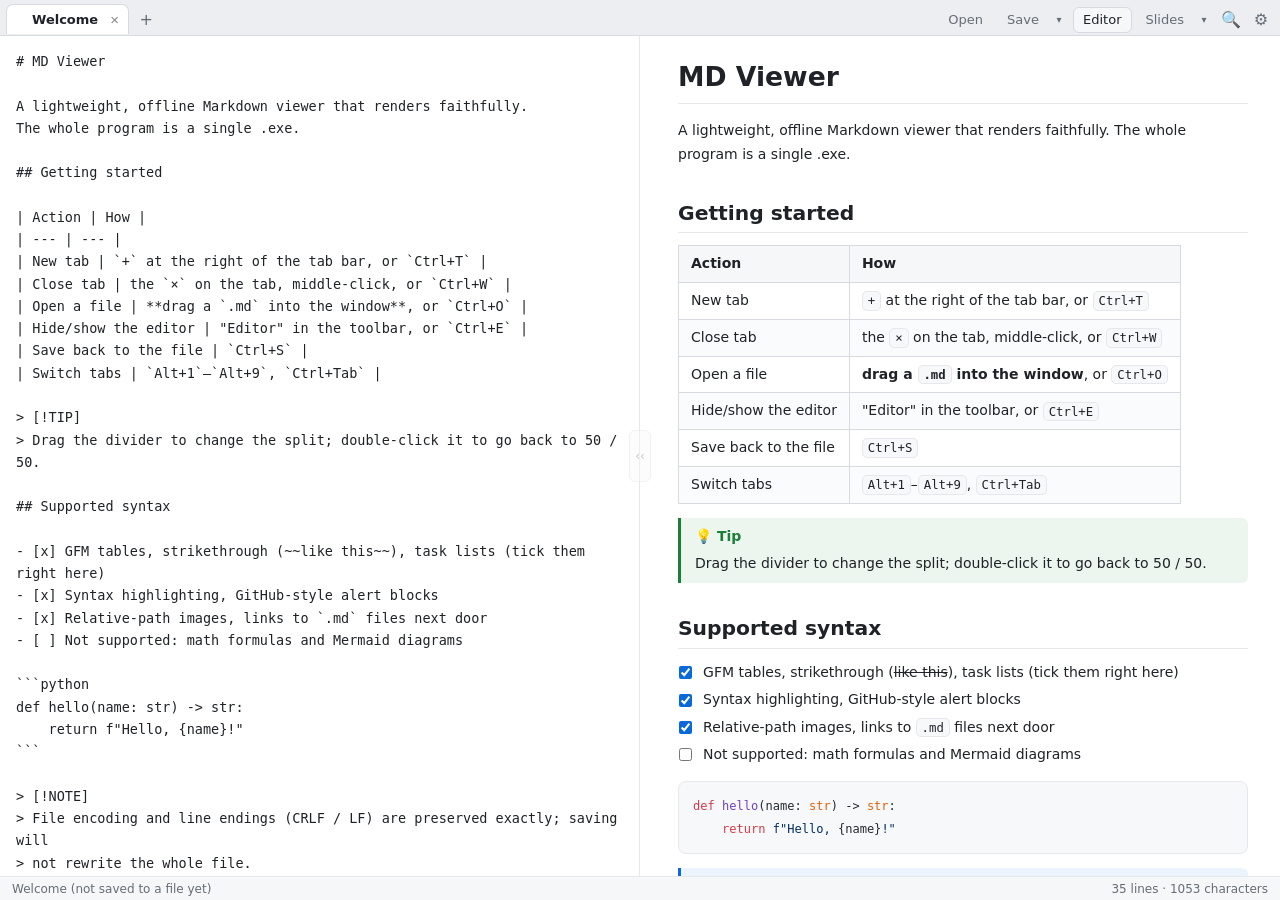
==== commit 02d20c09: "Add a settings menu, file association and single-instance The toolbar's theme and language buttons a" ====
--- a/src/web/index.html
+++ b/src/web/index.html
@@ -33,13 +33,41 @@
     </div>
   </div>
   <button id="btn-find" class="icon-btn" data-i18n-title="toolbar.find">🔍</button>
-  <div id="lang-wrap">
-    <button id="btn-lang" class="icon-btn" data-i18n-title="toolbar.lang">🌐</button>
-    <div id="lang-menu" hidden></div>
-  </div>
-  <div id="theme-wrap">
-    <button id="btn-theme" class="icon-btn" data-i18n-title="toolbar.theme">◐</button>
-    <div id="theme-menu" hidden></div>
+  <!-- One settings menu for everything configurable; anything added later belongs in here
+       rather than as another toolbar button. Each row opens a submenu to its left — the
+       button sits at the right edge, so opening leftwards is what keeps a submenu on
+       screen. Theme and language keep their original menu ids, which is what lets their
+       render functions (and the tests) stay untouched. -->
+  <div id="settings-wrap">
+    <button id="btn-settings" class="icon-btn" data-i18n-title="toolbar.settings">⚙</button>
+    <div id="settings-menu" hidden>
+      <div class="menu-group">
+        <button class="menu-row" type="button" data-sub="lang">
+          <span class="name" data-i18n="settings.lang"></span>
+          <span class="value" id="val-lang"></span>
+          <span class="arrow">▸</span>
+        </button>
+        <div id="lang-menu" class="submenu" hidden></div>
+      </div>
+      <div class="menu-group">
+        <button class="menu-row" type="button" data-sub="theme">
+          <span class="name" data-i18n="settings.theme"></span>
+          <span class="value" id="val-theme"></span>
+          <span class="arrow">▸</span>
+        </button>
+        <div id="theme-menu" class="submenu" hidden></div>
+      </div>
+      <div class="menu-sep"></div>
+      <div class="menu-group">
+        <button class="menu-row" type="button" data-sub="assoc">
+          <span class="name" data-i18n="settings.assoc"></span>
+          <span class="value" id="val-assoc"></span>
+          <span class="arrow">▸</span>
+        </button>
+        <!-- Filled in by renderAssocMenu(); the state comes from the native side. -->
+        <div id="assoc-menu" class="submenu" hidden></div>
+      </div>
+    </div>
   </div>
 </div>
 
--- a/src/web/style.css
+++ b/src/web/style.css
@@ -515,12 +515,10 @@
 }
 .dz-open:hover { border-color: var(--accent); color: var(--accent); }
 
-/* ---------- Dropdown menus (theme / language / slides / save share one look) ---------- */
-#theme-wrap, #lang-wrap, #slides-wrap, #save-wrap { position: relative; display: flex; flex: 0 0 auto; }
-#theme-menu, #lang-menu, #slides-menu, #save-menu {
+/* ---------- Dropdown menus (settings / slides / save share one look) ---------- */
+#settings-wrap, #slides-wrap, #save-wrap { position: relative; display: flex; flex: 0 0 auto; }
+#settings-menu, #slides-menu, #save-menu, .submenu {
   position: absolute;
-  top: calc(100% + 6px);
-  right: 0;
   z-index: 40;
   min-width: 178px;
   padding: 4px;
@@ -529,9 +527,18 @@
   border-radius: 10px;
   box-shadow: 0 12px 32px rgba(0, 0, 0, .35);
 }
-#theme-menu[hidden], #lang-menu[hidden], #slides-menu[hidden], #save-menu[hidden] { display: none; }
+#settings-menu, #slides-menu, #save-menu { top: calc(100% + 6px); right: 0; }
+#settings-menu[hidden], #slides-menu[hidden], #save-menu[hidden], .submenu[hidden] { display: none; }
+
+/* Submenus open to the LEFT: the settings button sits at the right edge of the toolbar,
+   so the usual rightwards flyout would run straight off the window. The -5px pulls the
+   first entry level with the row that opened it (4px padding + 1px border). */
+.menu-group { position: relative; }
+/* The theme submenu is nine rows tall; in a short window it would run off the bottom. */
+.submenu { top: -5px; right: calc(100% + 5px); max-height: calc(100vh - 52px); overflow-y: auto; }
 #lang-menu { min-width: 148px; }
-.theme-item, .lang-item, .menu-item {
+#assoc-menu { min-width: 246px; }
+.theme-item, .lang-item, .menu-item, .menu-row, .assoc-item {
   display: flex;
   align-items: center;
   gap: 8px;
@@ -546,7 +553,8 @@
   text-align: left;
   cursor: pointer;
 }
-.theme-item:hover, .lang-item:hover, .menu-item:hover { background: color-mix(in srgb, var(--accent) 14%, transparent); }
+.theme-item:hover, .lang-item:hover, .menu-item:hover,
+.menu-row:hover, .menu-row.on, .assoc-item:hover { background: color-mix(in srgb, var(--accent) 14%, transparent); }
 .theme-item .sw {
   flex: 0 0 auto;
   width: 14px;
@@ -556,11 +564,24 @@
   /* Background on the left half, accent on the right: the theme's mood at a glance. */
   background: linear-gradient(135deg, var(--sw-bg) 0 50%, var(--sw-accent) 50% 100%);
 }
-.theme-item .name, .lang-item .name { flex: 1 1 auto; }
-.theme-item .tick, .lang-item .tick { flex: 0 0 auto; color: var(--accent); visibility: hidden; }
-.theme-item.on .tick, .lang-item.on .tick { visibility: visible; }
-.theme-item.on .name, .lang-item.on .name { font-weight: 600; }
-.theme-sep { height: 1px; margin: 4px 6px; background: var(--border-soft); }
+.theme-item .name, .lang-item .name, .menu-row .name, .assoc-item .name { flex: 1 1 auto; }
+.theme-item .tick, .lang-item .tick, .assoc-item .tick { flex: 0 0 auto; color: var(--accent); visibility: hidden; }
+.theme-item.on .tick, .lang-item.on .tick, .assoc-item.on .tick { visibility: visible; }
+.theme-item.on .name, .lang-item.on .name, .assoc-item.on .name { font-weight: 600; }
+.theme-sep, .menu-sep { height: 1px; margin: 4px 6px; background: var(--border-soft); }
+
+/* A settings row: label on the left, the value it currently holds on the right. */
+.menu-row .value { flex: 0 0 auto; color: var(--fg-dim); font-size: 12px; }
+.menu-row .arrow { flex: 0 0 auto; color: var(--fg-dim); font-size: 10px; }
+.assoc-item .name { font-family: var(--font-mono); }
+/* Explanatory small print at the foot of a submenu (what Windows will and won't let us do). */
+.menu-note {
+  padding: 4px 8px 3px;
+  font-size: 11px;
+  line-height: 1.55;
+  color: var(--fg-dim);
+  white-space: normal;
+}
 
 /* The main button and the ▾ sit flush against each other. (The open state is just
    .tool-btn.on, defined with the buttons above.) */
